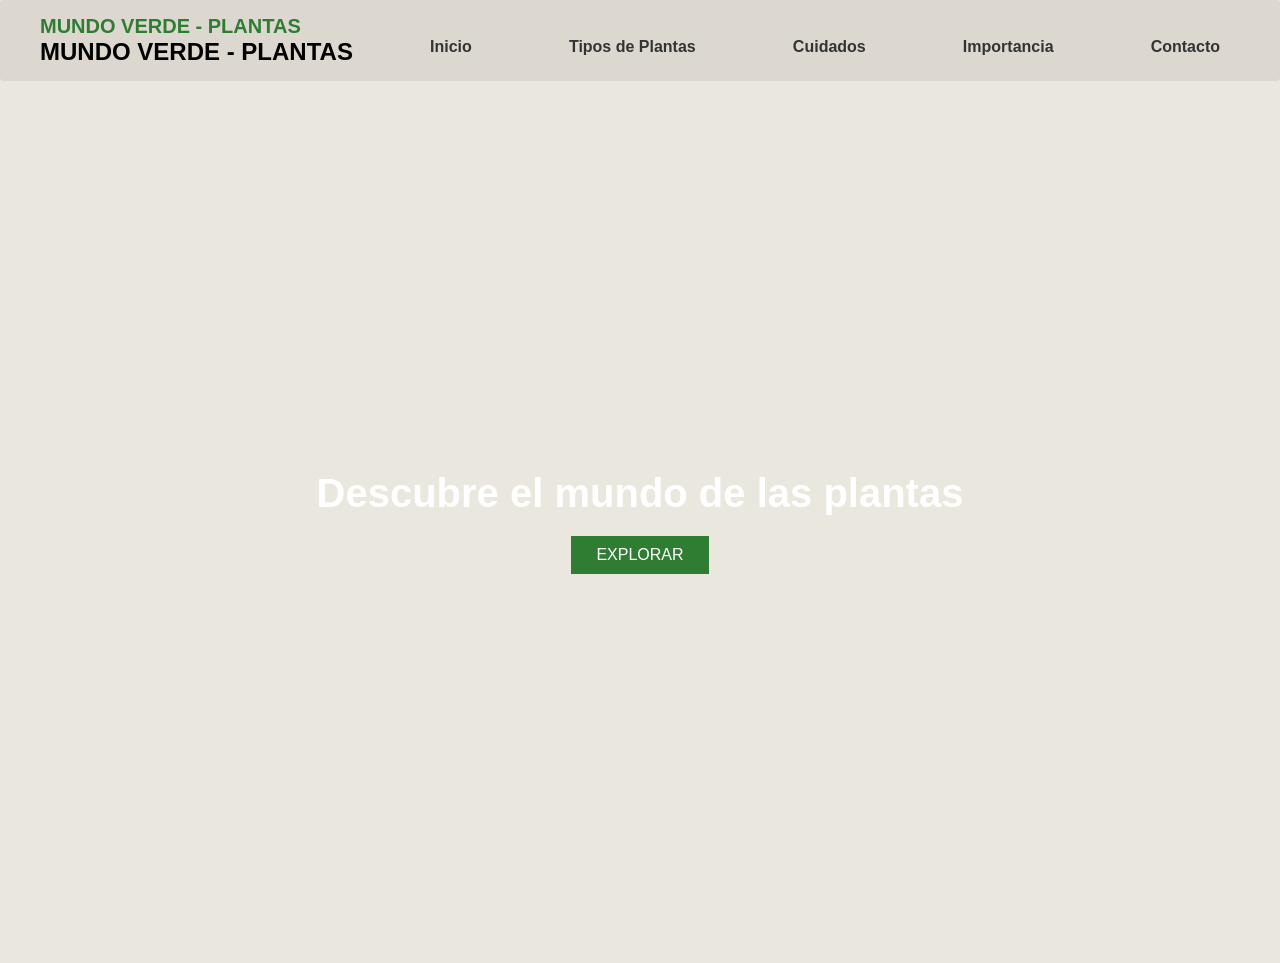
==== index.html @ cfebc361 "Se agrego la imagen de fondo y se ajustalon las dimensiones de los botones y los titulos" ====
<!DOCTYPE html>
<html lang="es">
<head>
    <meta charset="UTF-8">
    <title>Mundo Verde</title>
    <link rel="stylesheet" href="css/index.css">
</head>
<body>
    <header class="menu">
        <div class="logo">MUNDO VERDE - PLANTAS</div>
        <nav class="opciones">
            <h1 id="titulo_principal">
                MUNDO VERDE - PLANTAS
            </h1>
            <a href="#">Inicio</a>
            <a href="#">Tipos de Plantas</a>
            <a href="#">Cuidados</a>
            <a href="#">Importancia</a>
            <a href="#">Contacto</a>
        </nav>
    </header>
    <section class="navegar">
        <h1>
            Descubre el mundo de las plantas
        </h1>
        <button id="explorar" type="button">EXPLORAR</button>
    </setion>
</body>
</html>
---- css/index.css ----
*{
    margin: 0;
    padding: 0;
    box-sizing: border-box;
    font-family: sans-serif;
}
body{
    background: 	#EaE7DF;
}
.navegar{
    height: 98dvh;
    background-image: url("https://wallpapers.com/images/featured/plant-pictures-9qi3g6bc9ld8q9t3.jpg");
    background-size: cover;
    background-position: center;
    display: flex;
    flex-direction: column;
    justify-content: center;
    align-items: center;
    color: white;
    text-align: center;
}
.navegar h1{
    font-size: 40px;
    margin-bottom: 20px;
    border-radius: 1px;
}
#titulo_principal{
    align-items: center;
    
}
.logo{
    font-weight: bold;
    color: #2e7d32;
    font-size: 20px;
}
.menu{
    background-color: #dcd8cf;
    padding: 15px 40px;
    grid-column: auto;
    border-color: black;
    border-radius: 4px;
}
.opciones{
    display: flex;
    justify-content: space-between;
}
.opciones a{
    text-decoration: none;
    margin-right: 20px;
    color: #333;
    font-weight: bold;
}
.opciones a:hover{
    color: #63a065;
}
#explorar{
    padding: 10px 25px;
    border: none;
    background: #2e7d32;
    color: white;
    font-size: 16px;
    cursor: pointer;
    animation-timing-function: cubic-bezier(0.175, 0.885, 0.32, 1.275);
}
#explorar:hover{
    background: #1b5e20;
}
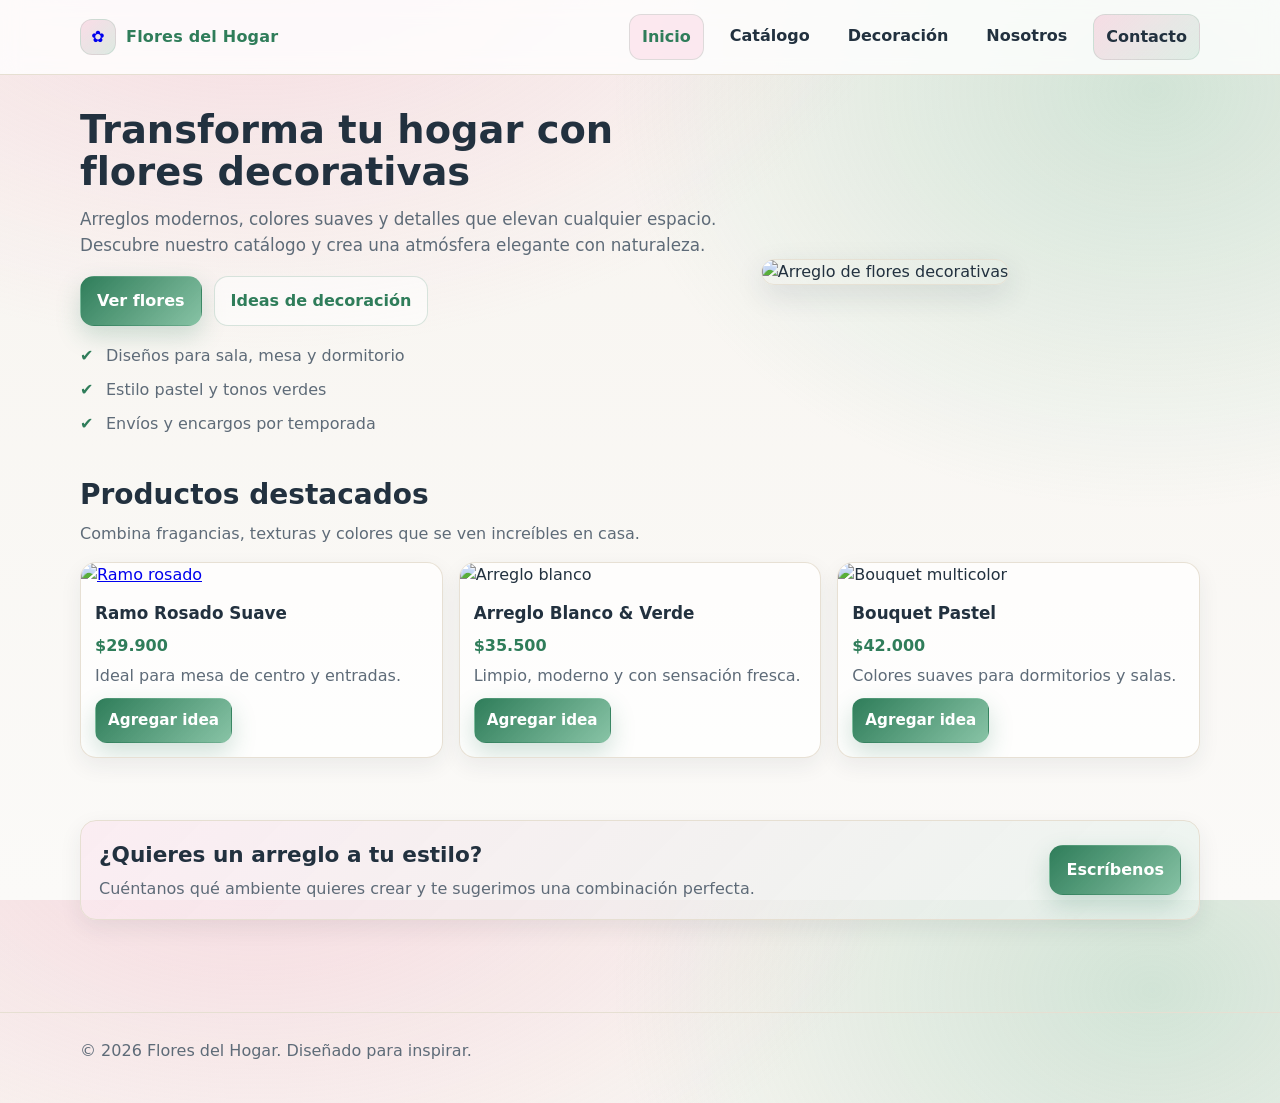
==== commit 63d78fda: "Agrego paginas y estilos del sitio de flores" ====
--- a/index.html
+++ b/index.html
@@ -1,30 +1,153 @@
 <!DOCTYPE html>
+<!-- Página principal: Flores del Hogar -->
 <html lang="es">
 <head>
-    <meta charset="UTF-8">
-    <title>Mundo Verde</title>
-    <link rel="stylesheet" href="css/index.css">
+  <meta charset="UTF-8" />
+  <meta name="viewport" content="width=device-width, initial-scale=1" />
+  <title>Flores del Hogar | Decoración con flores</title>
+  <link rel="stylesheet" href="css/styles.css" />
+  <link rel="stylesheet" href="css/animaciones.css" />
 </head>
 <body>
-    <header class="menu">
-        <div class="logo">MUNDO VERDE - PLANTAS</div>
-        <nav class="opciones">
-            <h1 id="titulo_principal">
-                MUNDO VERDE - PLANTAS
-            </h1>
-            <a href="#">Inicio</a>
-            <a href="#">Tipos de Plantas</a>
-            <a href="#">Cuidados</a>
-            <a href="#">Importancia</a>
-            <a href="#">Contacto</a>
+  <div class="page">
+    <!-- Encabezado y navegación -->
+    <header class="site-header">
+      <div class="container header-inner">
+        <a class="brand" href="index.html" aria-label="Ir a la página principal">
+          <span class="brand-mark" aria-hidden="true">✿</span>
+          <span class="brand-text">Flores del Hogar</span>
+        </a>
+
+        <nav class="nav" aria-label="Menú principal">
+          <a class="nav-link" href="index.html" aria-current="page">Inicio</a>
+          <a class="nav-link" href="catalogo.html">Catálogo</a>
+          <a class="nav-link" href="decoracion.html">Decoración</a>
+          <a class="nav-link" href="nosotros.html">Nosotros</a>
+          <a class="nav-link nav-cta" href="contacto.html">Contacto</a>
         </nav>
+      </div>
     </header>
-    <section class="navegar">
-        <h1>
-            Descubre el mundo de las plantas
-        </h1>
-        <button id="explorar" type="button">EXPLORAR</button>
-    </setion>
+
+    <!-- Hero / Bienvenida -->
+    <main class="main">
+      <section class="hero">
+        <div class="container hero-grid">
+          <div class="hero-copy">
+            <h1 class="title">Transforma tu hogar con flores decorativas</h1>
+            <p class="subtitle">
+              Arreglos modernos, colores suaves y detalles que elevan cualquier espacio.
+              Descubre nuestro catálogo y crea una atmósfera elegante con naturaleza.
+            </p>
+
+            <div class="hero-actions">
+              <a class="btn btn-primary" href="catalogo.html">Ver flores</a>
+              <a class="btn btn-ghost" href="decoracion.html">Ideas de decoración</a>
+            </div>
+
+            <ul class="hero-benefits" aria-label="Beneficios">
+              <li>Diseños para sala, mesa y dormitorio</li>
+              <li>Estilo pastel y tonos verdes</li>
+              <li>Envíos y encargos por temporada</li>
+            </ul>
+          </div>
+
+          <div class="hero-media" aria-hidden="true">
+            <!-- Imagen principal (placeholder) -->
+            <img
+              class="hero-image fade-in"
+              src="https://www.florespedia.com/Imagenes/flores-bonitas.jpg"
+              alt="Arreglo de flores decorativas"
+            />
+          </div>
+        </div>
+      </section>
+
+      <!-- Sección destacada de productos -->
+      <section class="section">
+        <div class="container">
+          <div class="section-head">
+            <h2 class="section-title">Productos destacados</h2>
+            <p class="section-desc">
+              Combina fragancias, texturas y colores que se ven increíbles en casa.
+            </p>
+          </div>
+
+          <div class="grid cards">
+            <!-- Card 1 -->
+            <article class="card fade-in" style="--delay: 0ms;">
+              <a href="https://www.etsy.com/es/listing/1770533722/arreglo-floral-de-saten-rosa-suave-en" target="_blank" rel="noopener">
+                <img
+                  src="https://www.etsy.com/es/listing/1770533722/arreglo-floral-de-saten-rosa-suave-en"
+                  alt="Ramo rosado"
+                />
+              </a>
+              <div class="card-body">
+                <h3>Ramo Rosado Suave</h3>
+                <p class="price">$29.900</p>
+                <p class="muted">Ideal para mesa de centro y entradas.</p>
+              </div>
+              <div class="card-footer">
+                <a class="btn btn-small btn-primary" href="catalogo.html">Agregar idea</a>
+              </div>
+            </article>
+
+            <!-- Card 2 -->
+            <article class="card fade-in" style="--delay: 80ms;">
+              <img
+                src="https://lookaside.instagram.com/seo/google_widget/crawler/?media_id=3582442193706127537"
+                alt="Arreglo blanco"
+              />
+              <div class="card-body">
+                <h3>Arreglo Blanco & Verde</h3>
+                <p class="price">$35.500</p>
+                <p class="muted">Limpio, moderno y con sensación fresca.</p>
+              </div>
+              <div class="card-footer">
+                <a class="btn btn-small btn-primary" href="catalogo.html">Agregar idea</a>
+              </div>
+            </article>
+
+            <!-- Card 3 -->
+            <article class="card fade-in" style="--delay: 160ms;">
+              <img
+                src="https://enflores.com/403-large_default/bouquet-de-flores-tonos-pastel.jpg"
+                alt="Bouquet multicolor"
+              />
+              <div class="card-body">
+                <h3>Bouquet Pastel</h3>
+                <p class="price">$42.000</p>
+                <p class="muted">Colores suaves para dormitorios y salas.</p>
+              </div>
+              <div class="card-footer">
+                <a class="btn btn-small btn-primary" href="catalogo.html">Agregar idea</a>
+              </div>
+            </article>
+          </div>
+        </div>
+      </section>
+
+      <!-- CTA final -->
+      <section class="cta">
+        <div class="container cta-inner">
+          <div>
+            <h2 class="cta-title">¿Quieres un arreglo a tu estilo?</h2>
+            <p class="cta-desc">
+              Cuéntanos qué ambiente quieres crear y te sugerimos una combinación perfecta.
+            </p>
+          </div>
+          <a class="btn btn-primary" href="contacto.html">Escríbenos</a>
+        </div>
+      </section>
+    </main>
+
+    <footer class="footer">
+      <div class="container footer-inner">
+        <p class="muted">
+          © 2026 Flores del Hogar. Diseñado para inspirar.
+        </p>
+      </div>
+    </footer>
+  </div>
 </body>
 </html>
 
--- a/css/styles.css
+++ b/css/styles.css
@@ -0,0 +1,659 @@
+/* styles.css - Diseño compartido para todas las páginas (solo HTML + CSS) */
+
+/* =========================
+   Reset y variables
+========================= */
+* {
+  margin: 0;
+  padding: 0;
+  box-sizing: border-box;
+}
+
+:root {
+  --bg: #f7f4ef;              /* fondo crema pastel */
+  --surface: #ffffffcc;      /* superficie semi-transparente */
+  --text: #22313f;            /* texto principal */
+  --muted: #5e6b78;           /* texto secundario */
+
+  --rose: #f3a6c2;
+  --rose-2: #f8c6d9;
+  --green: #7bbd9c;
+  --green-2: #dff3ea;
+  --leaf: #2f7d5a;
+
+  --border: #e6dfd2;
+  --shadow: 0 10px 30px rgba(34, 49, 63, 0.12);
+
+  --radius: 16px;
+  --radius-sm: 12px;
+
+  --container: 1120px;
+}
+
+html, body {
+  height: 100%;
+}
+
+body {
+  background:
+    radial-gradient(1200px 800px at 20% -10%, rgba(243, 166, 194, 0.35), transparent 55%),
+    radial-gradient(900px 700px at 90% 10%, rgba(123, 189, 156, 0.30), transparent 60%),
+    linear-gradient(180deg, var(--bg), #fbfaf8);
+  color: var(--text);
+  font-family: ui-sans-serif, system-ui, -apple-system, Segoe UI, Roboto, Helvetica, Arial, "Apple Color Emoji",
+    "Segoe UI Emoji";
+  line-height: 1.5;
+}
+
+/* =========================
+   Layout base
+========================= */
+.page {
+  min-height: 100%;
+}
+
+.container {
+  width: min(var(--container), 92vw);
+  margin: 0 auto;
+}
+
+.main {
+  padding-bottom: 40px;
+}
+
+/* =========================
+   Header / Navbar
+========================= */
+.site-header {
+  position: sticky;
+  top: 0;
+  z-index: 50;
+  background: var(--surface);
+  backdrop-filter: blur(10px);
+  border-bottom: 1px solid var(--border);
+}
+
+.header-inner {
+  display: flex;
+  align-items: center;
+  justify-content: space-between;
+  gap: 18px;
+  padding: 14px 0;
+}
+
+.brand {
+  display: inline-flex;
+  align-items: center;
+  gap: 10px;
+  text-decoration: none;
+}
+
+.brand-mark {
+  width: 36px;
+  height: 36px;
+  display: inline-flex;
+  align-items: center;
+  justify-content: center;
+  border-radius: 12px;
+  background: linear-gradient(135deg, rgba(243, 166, 194, 0.35), rgba(123, 189, 156, 0.25));
+  border: 1px solid rgba(47, 125, 90, 0.12);
+}
+
+.brand-text {
+  font-weight: 800;
+  letter-spacing: 0.2px;
+  color: var(--leaf);
+}
+
+.nav {
+  display: flex;
+  gap: 14px;
+  flex-wrap: wrap;
+  justify-content: flex-end;
+}
+
+.nav-link {
+  text-decoration: none;
+  color: var(--text);
+  font-weight: 650;
+  padding: 10px 12px;
+  border-radius: 12px;
+}
+
+.nav-link:hover {
+  background: rgba(123, 189, 156, 0.16);
+  color: var(--leaf);
+  transform: translateY(-1px);
+}
+
+/* Link activo (muestra en qué página estás) */
+.nav-link[aria-current="page"] {
+  background: rgba(243, 166, 194, 0.22);
+  border: 1px solid rgba(47, 125, 90, 0.14);
+  color: var(--leaf);
+}
+
+.nav-link[aria-current="page"]:hover {
+  transform: translateY(-1px);
+}
+
+.nav-cta {
+  background: linear-gradient(135deg, rgba(243, 166, 194, 0.35), rgba(123, 189, 156, 0.20));
+  border: 1px solid rgba(47, 125, 90, 0.12);
+}
+
+/* =========================
+   Hero / Home page
+========================= */
+.hero {
+  padding: 34px 0 10px;
+}
+
+.hero-grid {
+  display: grid;
+  grid-template-columns: 1.2fr 0.8fr;
+  gap: 22px;
+  align-items: center;
+}
+
+.title {
+  font-size: clamp(28px, 3vw, 44px);
+  line-height: 1.1;
+  margin-bottom: 14px;
+}
+
+.subtitle {
+  color: var(--muted);
+  font-size: 1.05rem;
+  margin-bottom: 18px;
+}
+
+.hero-actions {
+  display: flex;
+  gap: 12px;
+  flex-wrap: wrap;
+}
+
+.hero-benefits {
+  margin-top: 18px;
+  display: grid;
+  gap: 10px;
+}
+
+.hero-benefits li {
+  list-style: none;
+  position: relative;
+  padding-left: 26px;
+  color: var(--muted);
+}
+
+.hero-benefits li::before {
+  content: "✔";
+  position: absolute;
+  left: 0;
+  top: 0;
+  color: var(--leaf);
+}
+
+.hero-image {
+  width: 100%;
+  height: 420px;
+  object-fit: cover;
+  border-radius: var(--radius);
+  box-shadow: var(--shadow);
+  border: 1px solid rgba(230, 223, 210, 0.9);
+  transform-origin: center;
+}
+
+.hero-image:hover {
+  transform: scale(1.01);
+}
+
+/* =========================
+   Sections and typography
+========================= */
+.section {
+  padding: 28px 0;
+}
+
+.section-head {
+  margin-bottom: 16px;
+  max-width: 720px;
+}
+
+.section-title {
+  font-size: clamp(20px, 2.2vw, 28px);
+  margin-bottom: 6px;
+}
+
+.section-desc {
+  color: var(--muted);
+}
+
+.cta {
+  padding: 34px 0 52px;
+}
+
+.cta-inner {
+  display: flex;
+  justify-content: space-between;
+  align-items: center;
+  gap: 18px;
+  padding: 18px 18px;
+  border-radius: var(--radius);
+  border: 1px solid var(--border);
+  background:
+    linear-gradient(135deg, rgba(243, 166, 194, 0.18), rgba(123, 189, 156, 0.12)),
+    rgba(255, 255, 255, 0.65);
+  box-shadow: 0 8px 22px rgba(34, 49, 63, 0.08);
+}
+
+.cta-title {
+  font-size: 1.35rem;
+  margin-bottom: 6px;
+}
+
+.cta-desc {
+  color: var(--muted);
+}
+
+/* =========================
+   Buttons (hover + transitions)
+========================= */
+.btn {
+  display: inline-flex;
+  align-items: center;
+  justify-content: center;
+  gap: 10px;
+  padding: 12px 16px;
+  border-radius: 14px;
+  text-decoration: none;
+  font-weight: 760;
+  border: 1px solid transparent;
+  cursor: pointer;
+  user-select: none;
+}
+
+.btn:focus-visible {
+  outline: 3px solid rgba(123, 189, 156, 0.45);
+  outline-offset: 2px;
+}
+
+.btn-primary {
+  background: linear-gradient(135deg, rgba(47, 125, 90, 1), rgba(123, 189, 156, 0.9));
+  color: #fff;
+  box-shadow: 0 10px 24px rgba(47, 125, 90, 0.22);
+}
+
+.btn-primary:hover {
+  transform: translateY(-2px);
+  box-shadow: 0 16px 34px rgba(47, 125, 90, 0.28);
+}
+
+.btn-ghost {
+  background: rgba(255, 255, 255, 0.55);
+  border-color: rgba(47, 125, 90, 0.18);
+  color: var(--leaf);
+}
+
+.btn-ghost:hover {
+  transform: translateY(-2px);
+  background: rgba(255, 255, 255, 0.82);
+}
+
+.btn-small {
+  padding: 10px 12px;
+  border-radius: 12px;
+  font-size: 0.95rem;
+}
+
+/* =========================
+   Grid / Cards
+========================= */
+.grid {
+  display: grid;
+}
+
+.cards {
+  grid-template-columns: repeat(3, minmax(0, 1fr));
+  gap: 16px;
+}
+
+.card {
+  background: rgba(255, 255, 255, 0.72);
+  border: 1px solid rgba(230, 223, 210, 0.95);
+  border-radius: var(--radius);
+  overflow: hidden;
+  box-shadow: 0 8px 22px rgba(34, 49, 63, 0.07);
+}
+
+.card img {
+  width: 100%;
+  height: 200px;
+  object-fit: cover;
+}
+
+.card-body {
+  padding: 14px 14px 10px;
+}
+
+.card-body h3 {
+  font-size: 1.05rem;
+  margin-bottom: 8px;
+}
+
+.price {
+  font-weight: 900;
+  color: var(--leaf);
+  margin-bottom: 6px;
+}
+
+.muted {
+  color: var(--muted);
+}
+
+.card-footer {
+  padding: 0 14px 14px;
+}
+
+.card:hover {
+  transform: translateY(-6px);
+  box-shadow: 0 18px 40px rgba(34, 49, 63, 0.14);
+  border-color: rgba(47, 125, 90, 0.25);
+}
+
+.card:hover img {
+  transform: scale(1.04);
+}
+
+/* =========================
+   Catalogo page
+========================= */
+.catalogo-tools {
+  display: flex;
+  justify-content: space-between;
+  gap: 12px;
+  flex-wrap: wrap;
+  margin: 8px 0 16px;
+}
+
+.pill {
+  display: inline-flex;
+  align-items: center;
+  gap: 8px;
+  padding: 10px 12px;
+  border: 1px solid rgba(230, 223, 210, 0.95);
+  background: rgba(255, 255, 255, 0.65);
+  border-radius: 999px;
+  color: var(--muted);
+  font-weight: 650;
+}
+
+/* =========================
+   Decor page
+========================= */
+.decor-grid {
+  grid-template-columns: repeat(3, minmax(0, 1fr));
+  gap: 16px;
+}
+
+.decor-item {
+  padding: 0;
+}
+
+.decor-media {
+  position: relative;
+}
+
+.decor-media::after {
+  content: "";
+  position: absolute;
+  inset: 0;
+  background: linear-gradient(180deg, transparent 45%, rgba(34, 49, 63, 0.10));
+  pointer-events: none;
+}
+
+.decor-item img {
+  height: 230px;
+}
+
+.decor-text {
+  padding: 14px 14px 16px;
+}
+
+.decor-text h3 {
+  margin-bottom: 6px;
+  font-size: 1.05rem;
+}
+
+/* =========================
+   Nosotros page
+========================= */
+.about-grid {
+  display: grid;
+  grid-template-columns: 1fr 1fr;
+  gap: 18px;
+  align-items: start;
+}
+
+.about-image img {
+  width: 100%;
+  height: 420px;
+  object-fit: cover;
+  border-radius: var(--radius);
+  box-shadow: var(--shadow);
+  border: 1px solid rgba(230, 223, 210, 0.9);
+}
+
+.about-box {
+  background: rgba(255, 255, 255, 0.68);
+  border: 1px solid rgba(230, 223, 210, 0.95);
+  border-radius: var(--radius);
+  padding: 16px;
+}
+
+.about-box h2 {
+  font-size: 1.6rem;
+  margin-bottom: 10px;
+}
+
+.about-box p {
+  color: var(--muted);
+  margin-bottom: 14px;
+}
+
+.two-col {
+  display: grid;
+  grid-template-columns: 1fr 1fr;
+  gap: 12px;
+}
+
+.mini-card {
+  background: rgba(255, 255, 255, 0.7);
+  border: 1px solid rgba(230, 223, 210, 0.95);
+  border-radius: var(--radius-sm);
+  padding: 14px;
+}
+
+.mini-card:hover {
+  transform: translateY(-4px);
+  box-shadow: 0 18px 40px rgba(34, 49, 63, 0.12);
+}
+
+.mini-card h3 {
+  margin-bottom: 6px;
+  color: var(--leaf);
+}
+
+/* =========================
+   Contacto page (form + info)
+========================= */
+.contact-grid {
+  display: grid;
+  grid-template-columns: 1.1fr 0.9fr;
+  gap: 16px;
+  align-items: start;
+}
+
+.form {
+  background: rgba(255, 255, 255, 0.70);
+  border: 1px solid rgba(230, 223, 210, 0.95);
+  border-radius: var(--radius);
+  padding: 16px;
+}
+
+.form-head {
+  margin-bottom: 10px;
+}
+
+.form-head h2 {
+  font-size: 1.55rem;
+  margin-bottom: 8px;
+}
+
+.form-head p {
+  color: var(--muted);
+}
+
+.field {
+  display: grid;
+  gap: 6px;
+  margin: 12px 0;
+}
+
+label {
+  font-weight: 720;
+  color: #33424f;
+}
+
+input, textarea {
+  width: 100%;
+  border-radius: 14px;
+  border: 1px solid rgba(230, 223, 210, 0.95);
+  padding: 12px 12px;
+  background: rgba(255, 255, 255, 0.75);
+  color: var(--text);
+}
+
+textarea {
+  resize: vertical;
+  min-height: 140px;
+}
+
+input:focus, textarea:focus {
+  outline: none;
+  border-color: rgba(47, 125, 90, 0.35);
+  box-shadow: 0 0 0 4px rgba(123, 189, 156, 0.22);
+}
+
+.contact-aside {
+  background: rgba(255, 255, 255, 0.65);
+  border: 1px solid rgba(230, 223, 210, 0.95);
+  border-radius: var(--radius);
+  padding: 16px;
+}
+
+.contact-aside h3 {
+  color: var(--leaf);
+  font-size: 1.1rem;
+  margin-bottom: 10px;
+}
+
+.info-list {
+  display: grid;
+  gap: 10px;
+}
+
+.info-item {
+  padding: 12px;
+  border-radius: 14px;
+  border: 1px solid rgba(230, 223, 210, 0.95);
+  background: rgba(255, 255, 255, 0.72);
+}
+
+.info-item strong {
+  display: block;
+  margin-bottom: 4px;
+  color: #2f3f4f;
+}
+
+.form-actions {
+  margin-top: 12px;
+  display: flex;
+  gap: 12px;
+  flex-wrap: wrap;
+}
+
+/* =========================
+   Footer
+========================= */
+.footer {
+  padding: 26px 0 40px;
+  border-top: 1px solid var(--border);
+}
+
+.footer-inner {
+  display: flex;
+  justify-content: space-between;
+  align-items: center;
+  gap: 12px;
+  flex-wrap: wrap;
+}
+
+/* =========================
+   Responsive
+========================= */
+@media (max-width: 980px) {
+  .hero-grid {
+    grid-template-columns: 1fr;
+  }
+
+  .hero-image {
+    height: 320px;
+  }
+
+  .cards {
+    grid-template-columns: repeat(2, minmax(0, 1fr));
+  }
+
+  .decor-grid {
+    grid-template-columns: repeat(2, minmax(0, 1fr));
+  }
+
+  .about-grid {
+    grid-template-columns: 1fr;
+  }
+
+  .about-image img {
+    height: 320px;
+  }
+
+  .contact-grid {
+    grid-template-columns: 1fr;
+  }
+}
+
+@media (max-width: 640px) {
+  .header-inner {
+    flex-direction: column;
+    align-items: flex-start;
+  }
+
+  .cards {
+    grid-template-columns: 1fr;
+  }
+
+  .decor-grid {
+    grid-template-columns: 1fr;
+  }
+
+  .two-col {
+    grid-template-columns: 1fr;
+  }
+
+  .cta-inner {
+    flex-direction: column;
+    align-items: flex-start;
+  }
+}
+
--- a/css/animaciones.css
+++ b/css/animaciones.css
@@ -0,0 +1,53 @@
+/* animaciones.css - Animaciones y transiciones (solo CSS) */
+
+/* =========================
+   Animación de aparición (fade-in)
+========================= */
+.fade-in {
+  animation: fadeIn 700ms ease both;
+  animation-delay: var(--delay, 0ms);
+}
+
+@keyframes fadeIn {
+  from {
+    opacity: 0;
+    transform: translateY(10px);
+  }
+  to {
+    opacity: 1;
+    transform: translateY(0);
+  }
+}
+
+/* =========================
+   Transiciones / hover (suaves)
+========================= */
+.nav-link {
+  transition: background 200ms ease, color 200ms ease, transform 200ms ease;
+}
+
+.btn {
+  transition: transform 180ms ease, box-shadow 180ms ease, background 180ms ease,
+    border-color 180ms ease;
+}
+
+.hero-image {
+  transition: transform 350ms ease;
+}
+
+.card {
+  transition: transform 220ms ease, box-shadow 220ms ease, border-color 220ms ease;
+}
+
+.card img {
+  transition: transform 320ms ease;
+}
+
+.mini-card {
+  transition: transform 220ms ease, box-shadow 220ms ease;
+}
+
+input, textarea {
+  transition: border-color 180ms ease, box-shadow 180ms ease, transform 180ms ease;
+}
+
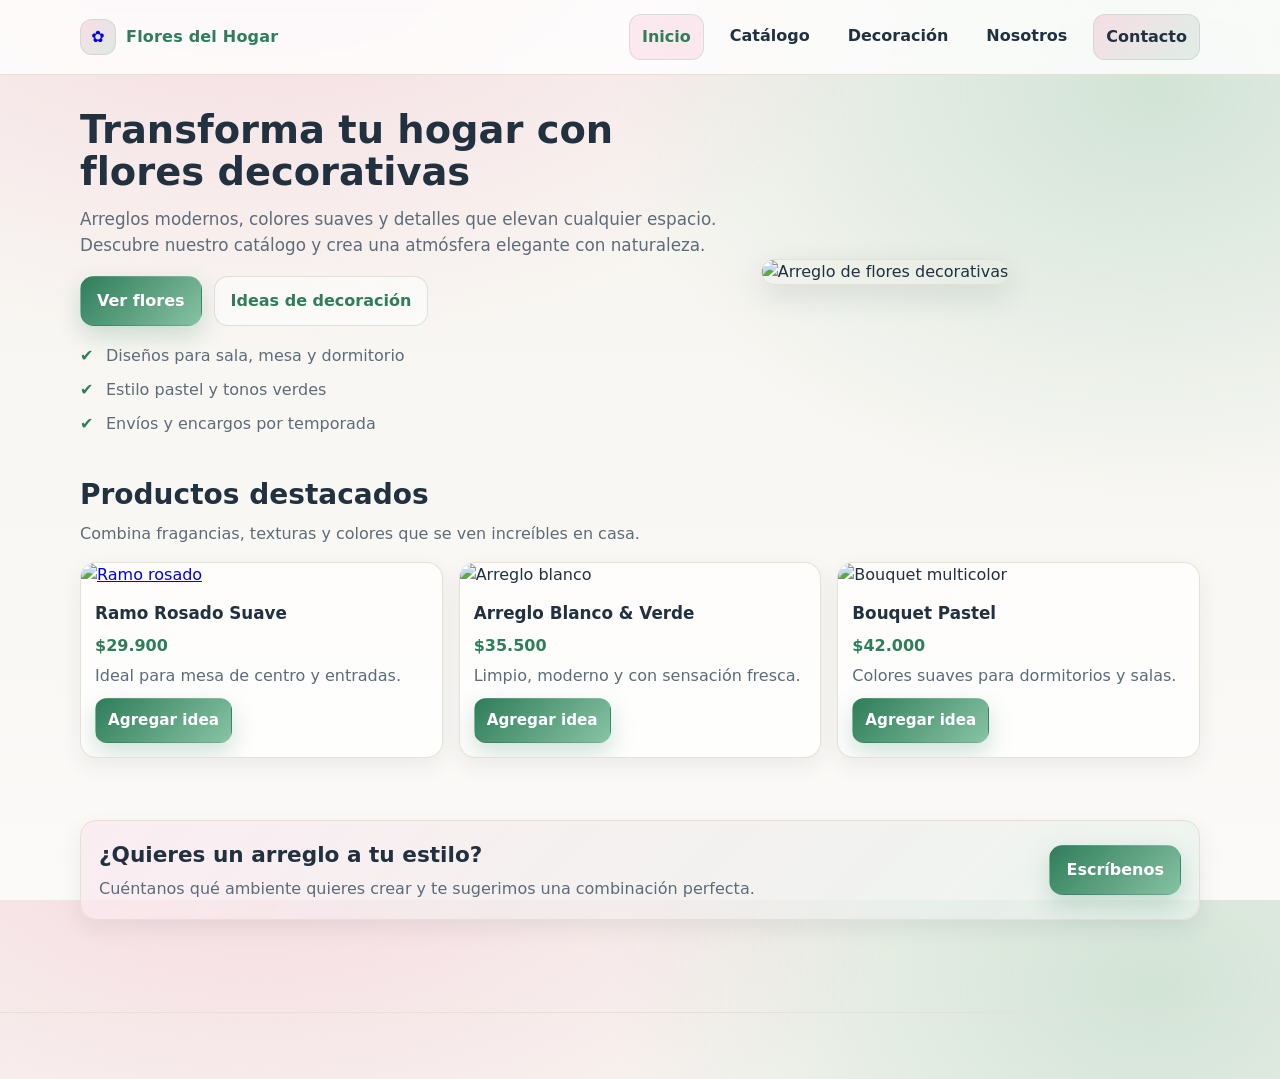
==== commit bec6a114: "Se modificaron imagenes de los index, catalogos y decoracion que no funcionaban" ====
--- a/index.html
+++ b/index.html
@@ -1,5 +1,4 @@
 <!DOCTYPE html>
-<!-- Página principal: Flores del Hogar -->
 <html lang="es">
 <head>
   <meta charset="UTF-8" />
@@ -10,7 +9,6 @@
 </head>
 <body>
   <div class="page">
-    <!-- Encabezado y navegación -->
     <header class="site-header">
       <div class="container header-inner">
         <a class="brand" href="index.html" aria-label="Ir a la página principal">
@@ -62,7 +60,6 @@
         </div>
       </section>
 
-      <!-- Sección destacada de productos -->
       <section class="section">
         <div class="container">
           <div class="section-head">
@@ -73,11 +70,10 @@
           </div>
 
           <div class="grid cards">
-            <!-- Card 1 -->
             <article class="card fade-in" style="--delay: 0ms;">
-              <a href="https://www.etsy.com/es/listing/1770533722/arreglo-floral-de-saten-rosa-suave-en" target="_blank" rel="noopener">
+              <a href="https://th.bing.com/th/id/OIP.xJBv0i_00gtscU8MIoc9oAHaHa?w=205&h=205&c=7&r=0&o=7&dpr=1.3&pid=1.7&rm=3" target="_blank" rel="noopener">
                 <img
-                  src="https://www.etsy.com/es/listing/1770533722/arreglo-floral-de-saten-rosa-suave-en"
+                  src="https://th.bing.com/th/id/OIP.xJBv0i_00gtscU8MIoc9oAHaHa?w=205&h=205&c=7&r=0&o=7&dpr=1.3&pid=1.7&rm=3"
                   alt="Ramo rosado"
                 />
               </a>
@@ -91,11 +87,9 @@
               </div>
             </article>
 
-            <!-- Card 2 -->
             <article class="card fade-in" style="--delay: 80ms;">
               <img
-                src="https://lookaside.instagram.com/seo/google_widget/crawler/?media_id=3582442193706127537"
-                alt="Arreglo blanco"
+                src="https://elromeroenflor.com/cdn/shop/files/IMG_0190.jpg?v=1764582150"                alt="Arreglo blanco"
               />
               <div class="card-body">
                 <h3>Arreglo Blanco & Verde</h3>
@@ -107,7 +101,6 @@
               </div>
             </article>
 
-            <!-- Card 3 -->
             <article class="card fade-in" style="--delay: 160ms;">
               <img
                 src="https://enflores.com/403-large_default/bouquet-de-flores-tonos-pastel.jpg"
@@ -142,9 +135,6 @@
 
     <footer class="footer">
       <div class="container footer-inner">
-        <p class="muted">
-          © 2026 Flores del Hogar. Diseñado para inspirar.
-        </p>
       </div>
     </footer>
   </div>
--- a/css/styles.css
+++ b/css/styles.css
@@ -1,8 +1,5 @@
 /* styles.css - Diseño compartido para todas las páginas (solo HTML + CSS) */
 
-/* =========================
-   Reset y variables
-========================= */
 * {
   margin: 0;
   padding: 0;
@@ -10,10 +7,10 @@
 }
 
 :root {
-  --bg: #f7f4ef;              /* fondo crema pastel */
-  --surface: #ffffffcc;      /* superficie semi-transparente */
-  --text: #22313f;            /* texto principal */
-  --muted: #5e6b78;           /* texto secundario */
+  --bg: #f7f4ef;
+  --surface: #ffffffcc;
+  --text: #22313f;
+  --muted: #5e6b78;
 
   --rose: #f3a6c2;
   --rose-2: #f8c6d9;
@@ -45,9 +42,7 @@
   line-height: 1.5;
 }
 
-/* =========================
-   Layout base
-========================= */
+
 .page {
   min-height: 100%;
 }
@@ -61,9 +56,7 @@
   padding-bottom: 40px;
 }
 
-/* =========================
-   Header / Navbar
-========================= */
+
 .site-header {
   position: sticky;
   top: 0;
@@ -126,7 +119,6 @@
   transform: translateY(-1px);
 }
 
-/* Link activo (muestra en qué página estás) */
 .nav-link[aria-current="page"] {
   background: rgba(243, 166, 194, 0.22);
   border: 1px solid rgba(47, 125, 90, 0.14);
@@ -142,9 +134,7 @@
   border: 1px solid rgba(47, 125, 90, 0.12);
 }
 
-/* =========================
-   Hero / Home page
-========================= */
+
 .hero {
   padding: 34px 0 10px;
 }
@@ -209,9 +199,7 @@
   transform: scale(1.01);
 }
 
-/* =========================
-   Sections and typography
-========================= */
+
 .section {
   padding: 28px 0;
 }
@@ -257,9 +245,6 @@
   color: var(--muted);
 }
 
-/* =========================
-   Buttons (hover + transitions)
-========================= */
 .btn {
   display: inline-flex;
   align-items: center;
@@ -366,9 +351,7 @@
   transform: scale(1.04);
 }
 
-/* =========================
-   Catalogo page
-========================= */
+
 .catalogo-tools {
   display: flex;
   justify-content: space-between;
@@ -389,9 +372,7 @@
   font-weight: 650;
 }
 
-/* =========================
-   Decor page
-========================= */
+
 .decor-grid {
   grid-template-columns: repeat(3, minmax(0, 1fr));
   gap: 16px;
@@ -426,9 +407,6 @@
   font-size: 1.05rem;
 }
 
-/* =========================
-   Nosotros page
-========================= */
 .about-grid {
   display: grid;
   grid-template-columns: 1fr 1fr;
@@ -485,9 +463,7 @@
   color: var(--leaf);
 }
 
-/* =========================
-   Contacto page (form + info)
-========================= */
+
 .contact-grid {
   display: grid;
   grid-template-columns: 1.1fr 0.9fr;
@@ -584,9 +560,7 @@
   flex-wrap: wrap;
 }
 
-/* =========================
-   Footer
-========================= */
+
 .footer {
   padding: 26px 0 40px;
   border-top: 1px solid var(--border);
@@ -600,9 +574,6 @@
   flex-wrap: wrap;
 }
 
-/* =========================
-   Responsive
-========================= */
 @media (max-width: 980px) {
   .hero-grid {
     grid-template-columns: 1fr;
